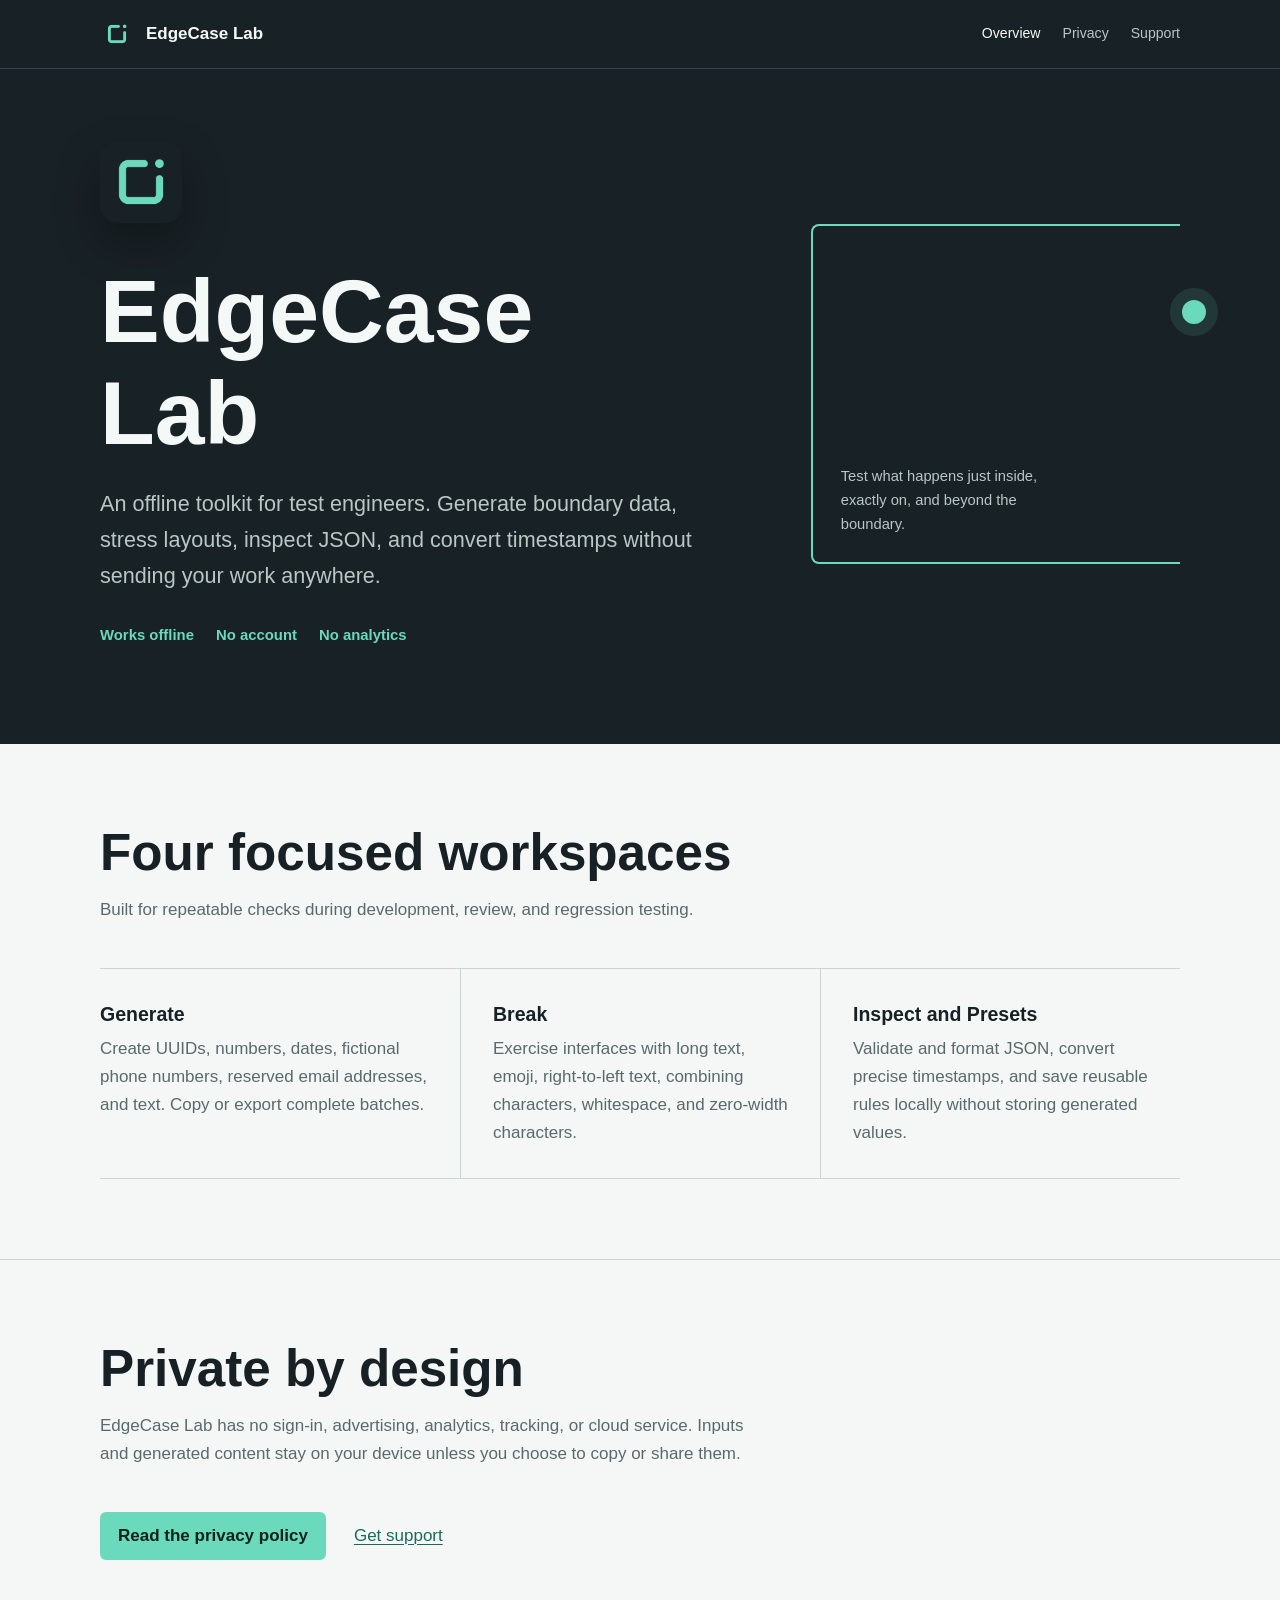
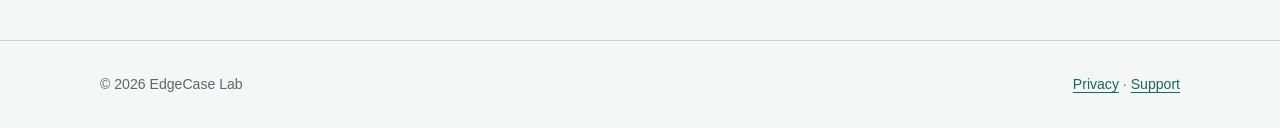
==== index.html @ 12c631db "Add EdgeCase Lab public site" ====
<!doctype html>
<html lang="en">
<head>
  <meta charset="utf-8">
  <meta name="viewport" content="width=device-width, initial-scale=1">
  <meta name="description" content="EdgeCase Lab is an offline QA toolkit for generating test data, breaking layouts, inspecting JSON, and converting timestamps on iPhone and iPad.">
  <meta name="theme-color" content="#182126">
  <title>EdgeCase Lab — Offline QA toolkit</title>
  <link rel="icon" href="assets/app-icon.png">
  <link rel="stylesheet" href="styles.css">
</head>
<body>
  <header class="site-header">
    <div class="header-inner">
      <a class="brand" href="./" aria-current="page"><img src="assets/app-icon.png" alt=""><span>EdgeCase Lab</span></a>
      <nav class="site-nav" aria-label="Primary navigation">
        <a href="./" aria-current="page">Overview</a>
        <a href="privacy/">Privacy</a>
        <a href="support/">Support</a>
      </nav>
    </div>
  </header>
  <main>
    <section class="hero">
      <div class="hero-inner">
        <div class="hero-copy">
          <img class="product-mark" src="assets/app-icon.png" alt="EdgeCase Lab app icon">
          <h1>EdgeCase Lab</h1>
          <p class="hero-lead">An offline toolkit for test engineers. Generate boundary data, stress layouts, inspect JSON, and convert timestamps without sending your work anywhere.</p>
          <ul class="quiet-proof" aria-label="Product qualities"><li>Works offline</li><li>No account</li><li>No analytics</li></ul>
        </div>
        <div class="boundary-figure" aria-hidden="true"><span class="boundary-dot"></span><span class="boundary-label">Test what happens just inside, exactly on, and beyond the boundary.</span></div>
      </div>
    </section>
    <section class="content-band" aria-labelledby="toolkit-heading">
      <div class="content-inner">
        <div class="section-heading"><h2 id="toolkit-heading">Four focused workspaces</h2><p>Built for repeatable checks during development, review, and regression testing.</p></div>
        <div class="feature-grid">
          <article class="feature"><h3>Generate</h3><p>Create UUIDs, numbers, dates, fictional phone numbers, reserved email addresses, and text. Copy or export complete batches.</p></article>
          <article class="feature"><h3>Break</h3><p>Exercise interfaces with long text, emoji, right-to-left text, combining characters, whitespace, and zero-width characters.</p></article>
          <article class="feature"><h3>Inspect and Presets</h3><p>Validate and format JSON, convert precise timestamps, and save reusable rules locally without storing generated values.</p></article>
        </div>
      </div>
    </section>
    <section class="content-band" aria-labelledby="privacy-heading">
      <div class="content-inner">
        <div class="section-heading"><h2 id="privacy-heading">Private by design</h2><p>EdgeCase Lab has no sign-in, advertising, analytics, tracking, or cloud service. Inputs and generated content stay on your device unless you choose to copy or share them.</p></div>
        <div class="link-row"><a class="primary-link" href="privacy/">Read the privacy policy</a><a href="support/">Get support</a></div>
      </div>
    </section>
  </main>
  <footer class="site-footer"><div class="footer-inner"><p>© 2026 EdgeCase Lab</p><p><a href="privacy/">Privacy</a> · <a href="support/">Support</a></p></div></footer>
</body>
</html>
---- styles.css ----
:root {
  color-scheme: light dark;
  --ink: #172125;
  --muted: #5a696d;
  --background: #f4f7f6;
  --surface: #ffffff;
  --line: #cbd4d1;
  --accent: #23836d;
  --accent-strong: #176b59;
  --hero: #182126;
  --hero-ink: #f4f8f7;
  --hero-muted: #b9c7c4;
  --hero-accent: #6bd9bc;
  --focus: #e6b94a;
  --max-width: 1080px;
}

* { box-sizing: border-box; }

html {
  background: var(--background);
  scroll-behavior: smooth;
}

body {
  min-width: 320px;
  margin: 0;
  color: var(--ink);
  background: var(--background);
  font-family: -apple-system, BlinkMacSystemFont, "Segoe UI", sans-serif;
  font-size: 17px;
  line-height: 1.65;
  letter-spacing: 0;
  text-rendering: optimizeLegibility;
}

a {
  color: var(--accent-strong);
  text-underline-offset: 0.18em;
  text-decoration-thickness: 0.08em;
}

a:hover { text-decoration-thickness: 0.13em; }

a:focus-visible,
button:focus-visible {
  outline: 3px solid var(--focus);
  outline-offset: 4px;
}

.site-header {
  background: var(--hero);
  color: var(--hero-ink);
  border-bottom: 1px solid #314047;
}

.header-inner {
  width: min(calc(100% - 40px), var(--max-width));
  min-height: 68px;
  margin: 0 auto;
  display: flex;
  align-items: center;
  justify-content: space-between;
  gap: 24px;
}

.brand {
  display: inline-flex;
  align-items: center;
  gap: 12px;
  color: inherit;
  font-weight: 720;
  text-decoration: none;
}

.brand img {
  width: 34px;
  height: 34px;
  border-radius: 8px;
}

.site-nav {
  display: flex;
  align-items: center;
  gap: 22px;
  font-size: 0.88rem;
}

.site-nav a {
  color: var(--hero-muted);
  text-decoration: none;
}

.site-nav a[aria-current="page"],
.site-nav a:hover { color: var(--hero-ink); }

.hero {
  min-height: min(640px, calc(100svh - 68px));
  display: grid;
  align-items: center;
  background: var(--hero);
  color: var(--hero-ink);
  overflow: hidden;
}

.hero-inner {
  width: min(calc(100% - 40px), var(--max-width));
  margin: 0 auto;
  padding: 72px 0 96px;
  display: grid;
  grid-template-columns: minmax(0, 1fr) minmax(280px, 0.62fr);
  align-items: center;
  gap: clamp(48px, 9vw, 120px);
}

.hero-copy { max-width: 680px; }

.product-mark {
  width: 82px;
  height: 82px;
  margin-bottom: 28px;
  border-radius: 18px;
  box-shadow: 0 20px 45px rgb(0 0 0 / 28%);
}

h1, h2, h3, p { margin-top: 0; }

h1, h2, h3 {
  line-height: 1.14;
  letter-spacing: 0;
}

h1 {
  max-width: 760px;
  margin-bottom: 22px;
  font-size: clamp(2.6rem, 7vw, 5.8rem);
  font-weight: 780;
}

.hero-lead {
  max-width: 620px;
  margin-bottom: 30px;
  color: var(--hero-muted);
  font-size: clamp(1.08rem, 2vw, 1.35rem);
}

.quiet-proof {
  display: flex;
  flex-wrap: wrap;
  gap: 10px 22px;
  margin: 0;
  padding: 0;
  color: var(--hero-accent);
  list-style: none;
  font-size: 0.93rem;
  font-weight: 650;
}

.boundary-figure {
  position: relative;
  min-height: 340px;
  border: 2px solid var(--hero-accent);
  border-right-color: transparent;
  border-radius: 8px 0 0 8px;
}

.boundary-figure::before,
.boundary-figure::after {
  position: absolute;
  right: -2px;
  width: 28%;
  height: 2px;
  background: var(--hero-accent);
  content: "";
}

.boundary-figure::before { top: -2px; }
.boundary-figure::after { bottom: -2px; }

.boundary-dot {
  position: absolute;
  top: 22%;
  right: -28px;
  width: 24px;
  height: 24px;
  border-radius: 50%;
  background: var(--hero-accent);
  box-shadow: 0 0 0 12px rgb(107 217 188 / 12%);
}

.boundary-label {
  position: absolute;
  left: 28px;
  bottom: 26px;
  max-width: 210px;
  color: var(--hero-muted);
  font-size: 0.92rem;
}

.content-band {
  padding: 80px 0;
  border-bottom: 1px solid var(--line);
}

.content-inner {
  width: min(calc(100% - 40px), var(--max-width));
  margin: 0 auto;
}

.section-heading {
  max-width: 670px;
  margin-bottom: 44px;
}

.section-heading h2 {
  margin-bottom: 14px;
  font-size: clamp(2rem, 4vw, 3.2rem);
}

.section-heading p,
.feature p { color: var(--muted); }

.feature-grid {
  display: grid;
  grid-template-columns: repeat(3, 1fr);
  gap: 0;
  border-top: 1px solid var(--line);
  border-bottom: 1px solid var(--line);
}

.feature {
  min-width: 0;
  padding: 34px 32px 30px 0;
}

.feature + .feature {
  padding-left: 32px;
  border-left: 1px solid var(--line);
}

.feature h3 {
  margin-bottom: 10px;
  font-size: 1.22rem;
}

.feature p { margin-bottom: 0; }

.link-row {
  display: flex;
  flex-wrap: wrap;
  gap: 12px 28px;
  align-items: center;
}

.primary-link {
  display: inline-flex;
  min-height: 48px;
  align-items: center;
  justify-content: center;
  padding: 10px 18px;
  border-radius: 6px;
  color: #09231c;
  background: var(--hero-accent);
  font-weight: 720;
  text-decoration: none;
}

.primary-link:hover {
  background: #87e6ce;
  text-decoration: none;
}

.document-main {
  min-height: calc(100svh - 68px);
  padding: 68px 0 96px;
}

.document {
  width: min(calc(100% - 40px), 760px);
  margin: 0 auto;
}

.document-header {
  margin-bottom: 54px;
  padding-bottom: 34px;
  border-bottom: 1px solid var(--line);
}

.document-header h1 {
  margin-bottom: 14px;
  color: var(--ink);
  font-size: clamp(2.4rem, 7vw, 4.6rem);
}

.document-meta { color: var(--muted); }
.document section { margin-bottom: 44px; }

.document h2 {
  margin-bottom: 14px;
  font-size: 1.45rem;
}

.document h3 {
  margin: 28px 0 8px;
  font-size: 1.08rem;
}

.document li + li { margin-top: 8px; }

.notice {
  margin-bottom: 44px;
  padding: 20px 22px;
  border-left: 4px solid var(--accent);
  background: color-mix(in srgb, var(--accent) 8%, var(--surface));
}

.notice p:last-child { margin-bottom: 0; }

.site-footer {
  padding: 32px 0;
  color: var(--muted);
  background: var(--background);
  font-size: 0.88rem;
}

.footer-inner {
  width: min(calc(100% - 40px), var(--max-width));
  margin: 0 auto;
  display: flex;
  justify-content: space-between;
  gap: 20px;
}

.footer-inner p { margin: 0; }

@media (max-width: 760px) {
  .header-inner {
    min-height: 62px;
    align-items: flex-start;
    flex-direction: column;
    gap: 10px;
    padding: 14px 0;
  }

  .site-nav {
    width: 100%;
    justify-content: space-between;
    gap: 12px;
  }

  .hero { min-height: auto; }

  .hero-inner {
    padding: 58px 0 72px;
    grid-template-columns: 1fr;
  }

  h1 { font-size: clamp(2.5rem, 15vw, 4.2rem); }

  .boundary-figure {
    width: calc(100% - 28px);
    min-height: 220px;
  }

  .feature-grid { grid-template-columns: 1fr; }

  .feature,
  .feature + .feature {
    padding: 26px 0;
    border-left: 0;
  }

  .feature + .feature { border-top: 1px solid var(--line); }
  .content-band { padding: 60px 0; }
  .document-main { padding-top: 52px; }

  .footer-inner {
    flex-direction: column;
    gap: 8px;
  }
}

@media (prefers-color-scheme: dark) {
  :root {
    --ink: #eef5f3;
    --muted: #acbbb7;
    --background: #101719;
    --surface: #182126;
    --line: #344247;
    --accent: #6bd9bc;
    --accent-strong: #7fe1c7;
  }
}

@media (prefers-reduced-motion: reduce) {
  html { scroll-behavior: auto; }
}
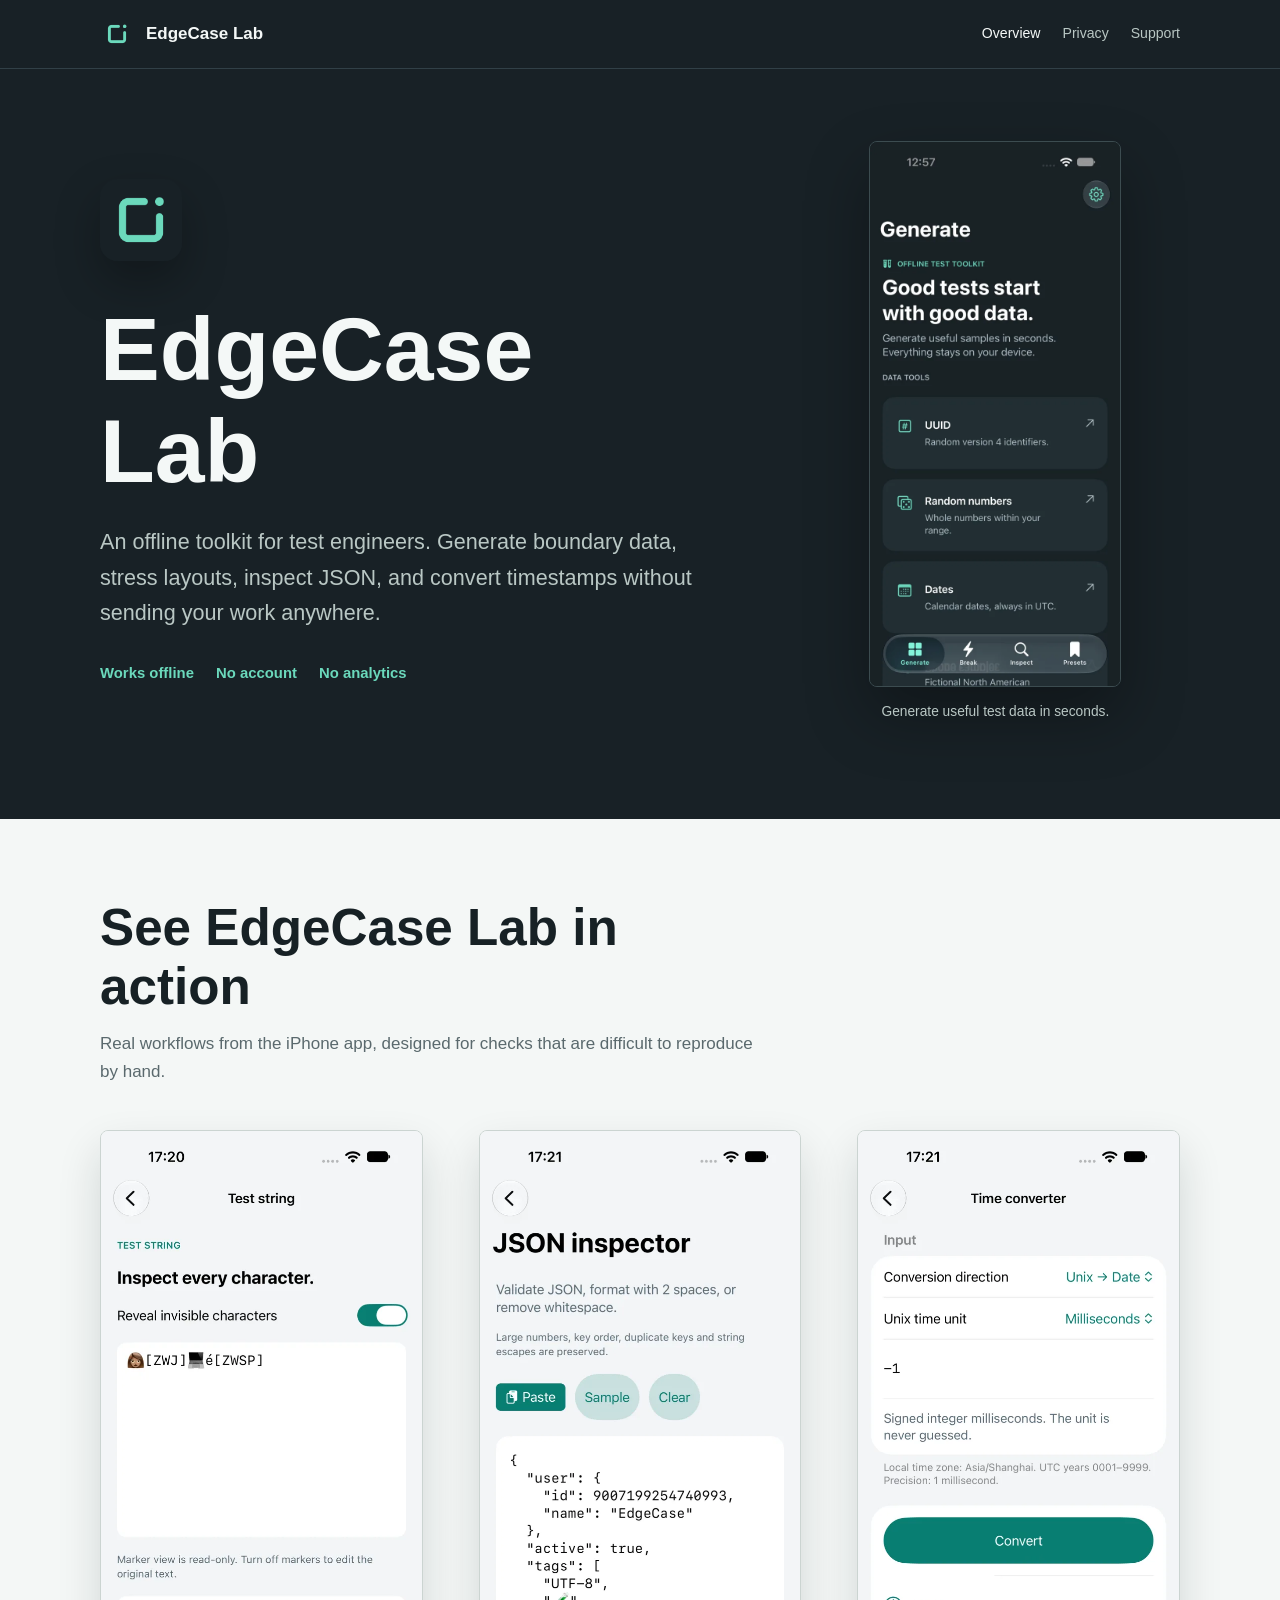
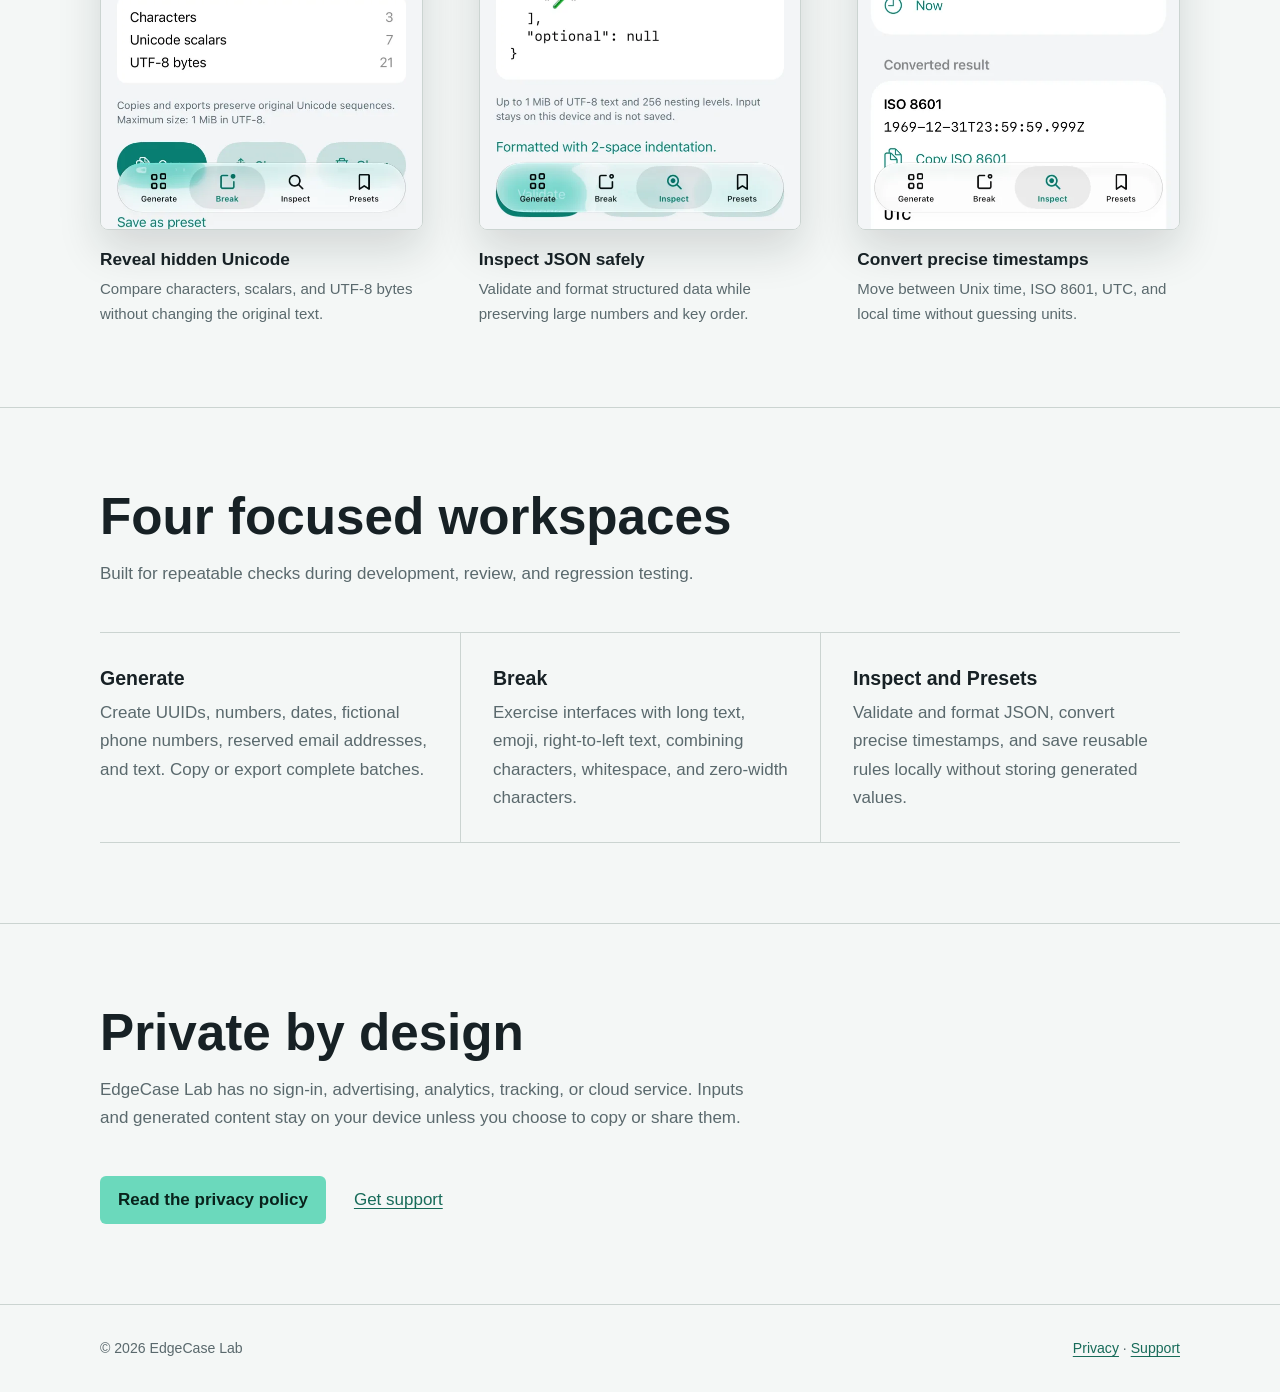
==== commit 9e55c688: "Show native app workflows on site" ====
--- a/index.html
+++ b/index.html
@@ -29,7 +29,29 @@
           <p class="hero-lead">An offline toolkit for test engineers. Generate boundary data, stress layouts, inspect JSON, and convert timestamps without sending your work anywhere.</p>
           <ul class="quiet-proof" aria-label="Product qualities"><li>Works offline</li><li>No account</li><li>No analytics</li></ul>
         </div>
-        <div class="boundary-figure" aria-hidden="true"><span class="boundary-dot"></span><span class="boundary-label">Test what happens just inside, exactly on, and beyond the boundary.</span></div>
+        <figure class="hero-device">
+          <img src="assets/screenshots/generate-home.webp" width="640" height="1392" alt="EdgeCase Lab Generate workspace showing offline test data tools" fetchpriority="high" decoding="async">
+          <figcaption>Generate useful test data in seconds.</figcaption>
+        </figure>
+      </div>
+    </section>
+    <section class="content-band showcase-band" aria-labelledby="showcase-heading">
+      <div class="content-inner">
+        <div class="section-heading"><h2 id="showcase-heading">See EdgeCase Lab in action</h2><p>Real workflows from the iPhone app, designed for checks that are difficult to reproduce by hand.</p></div>
+        <div class="showcase-rail">
+          <figure class="screenshot-item">
+            <img src="assets/screenshots/break-unicode.webp" width="640" height="1392" alt="Break workspace revealing zero-width and joined Unicode characters" loading="lazy" decoding="async">
+            <figcaption><strong>Reveal hidden Unicode</strong><span>Compare characters, scalars, and UTF-8 bytes without changing the original text.</span></figcaption>
+          </figure>
+          <figure class="screenshot-item">
+            <img src="assets/screenshots/inspect-json.webp" width="640" height="1392" alt="JSON Inspector formatting a document while preserving a large integer" loading="lazy" decoding="async">
+            <figcaption><strong>Inspect JSON safely</strong><span>Validate and format structured data while preserving large numbers and key order.</span></figcaption>
+          </figure>
+          <figure class="screenshot-item">
+            <img src="assets/screenshots/time-converter.webp" width="640" height="1392" alt="Time Converter converting a negative Unix millisecond value" loading="lazy" decoding="async">
+            <figcaption><strong>Convert precise timestamps</strong><span>Move between Unix time, ISO 8601, UTC, and local time without guessing units.</span></figcaption>
+          </figure>
+        </div>
       </div>
     </section>
     <section class="content-band" aria-labelledby="toolkit-heading">
--- a/styles.css
+++ b/styles.css
@@ -156,45 +156,26 @@
   font-weight: 650;
 }
 
-.boundary-figure {
-  position: relative;
-  min-height: 340px;
-  border: 2px solid var(--hero-accent);
-  border-right-color: transparent;
-  border-radius: 8px 0 0 8px;
-}
-
-.boundary-figure::before,
-.boundary-figure::after {
-  position: absolute;
-  right: -2px;
-  width: 28%;
-  height: 2px;
-  background: var(--hero-accent);
-  content: "";
-}
-
-.boundary-figure::before { top: -2px; }
-.boundary-figure::after { bottom: -2px; }
-
-.boundary-dot {
-  position: absolute;
-  top: 22%;
-  right: -28px;
-  width: 24px;
-  height: 24px;
-  border-radius: 50%;
-  background: var(--hero-accent);
-  box-shadow: 0 0 0 12px rgb(107 217 188 / 12%);
-}
-
-.boundary-label {
-  position: absolute;
-  left: 28px;
-  bottom: 26px;
-  max-width: 210px;
+.hero-device {
+  width: min(100%, 252px);
+  margin: 0 auto;
+}
+
+.hero-device img,
+.screenshot-item img {
+  display: block;
+  width: 100%;
+  height: auto;
+  border: 1px solid #3c4c50;
+  border-radius: 8px;
+  box-shadow: 0 28px 64px rgb(0 0 0 / 32%);
+}
+
+.hero-device figcaption {
+  margin-top: 14px;
   color: var(--hero-muted);
-  font-size: 0.92rem;
+  font-size: 0.86rem;
+  text-align: center;
 }
 
 .content-band {
@@ -219,6 +200,40 @@
 
 .section-heading p,
 .feature p { color: var(--muted); }
+
+.showcase-band { overflow: hidden; }
+
+.showcase-rail {
+  display: grid;
+  grid-template-columns: repeat(3, minmax(0, 1fr));
+  gap: clamp(24px, 5vw, 56px);
+}
+
+.screenshot-item {
+  min-width: 0;
+  margin: 0;
+}
+
+.screenshot-item img {
+  border-color: var(--line);
+  box-shadow: 0 20px 44px rgb(13 27 30 / 14%);
+}
+
+.screenshot-item figcaption {
+  display: grid;
+  gap: 7px;
+  margin-top: 18px;
+}
+
+.screenshot-item figcaption strong {
+  font-size: 1.08rem;
+  line-height: 1.3;
+}
+
+.screenshot-item figcaption span {
+  color: var(--muted);
+  font-size: 0.94rem;
+}
 
 .feature-grid {
   display: grid;
@@ -357,10 +372,32 @@
 
   h1 { font-size: clamp(2.5rem, 15vw, 4.2rem); }
 
-  .boundary-figure {
-    width: calc(100% - 28px);
-    min-height: 220px;
-  }
+  .hero-device {
+    width: min(68vw, 244px);
+    margin-top: 4px;
+  }
+
+  .showcase-band .content-inner { width: 100%; }
+
+  .showcase-band .section-heading {
+    width: calc(100% - 40px);
+    margin-right: auto;
+    margin-left: auto;
+  }
+
+  .showcase-rail {
+    grid-template-columns: none;
+    grid-auto-flow: column;
+    grid-auto-columns: minmax(250px, 78vw);
+    gap: 20px;
+    overflow-x: auto;
+    padding: 0 20px 18px;
+    scroll-padding-inline: 20px;
+    scroll-snap-type: x mandatory;
+    overscroll-behavior-inline: contain;
+  }
+
+  .screenshot-item { scroll-snap-align: start; }
 
   .feature-grid { grid-template-columns: 1fr; }
 
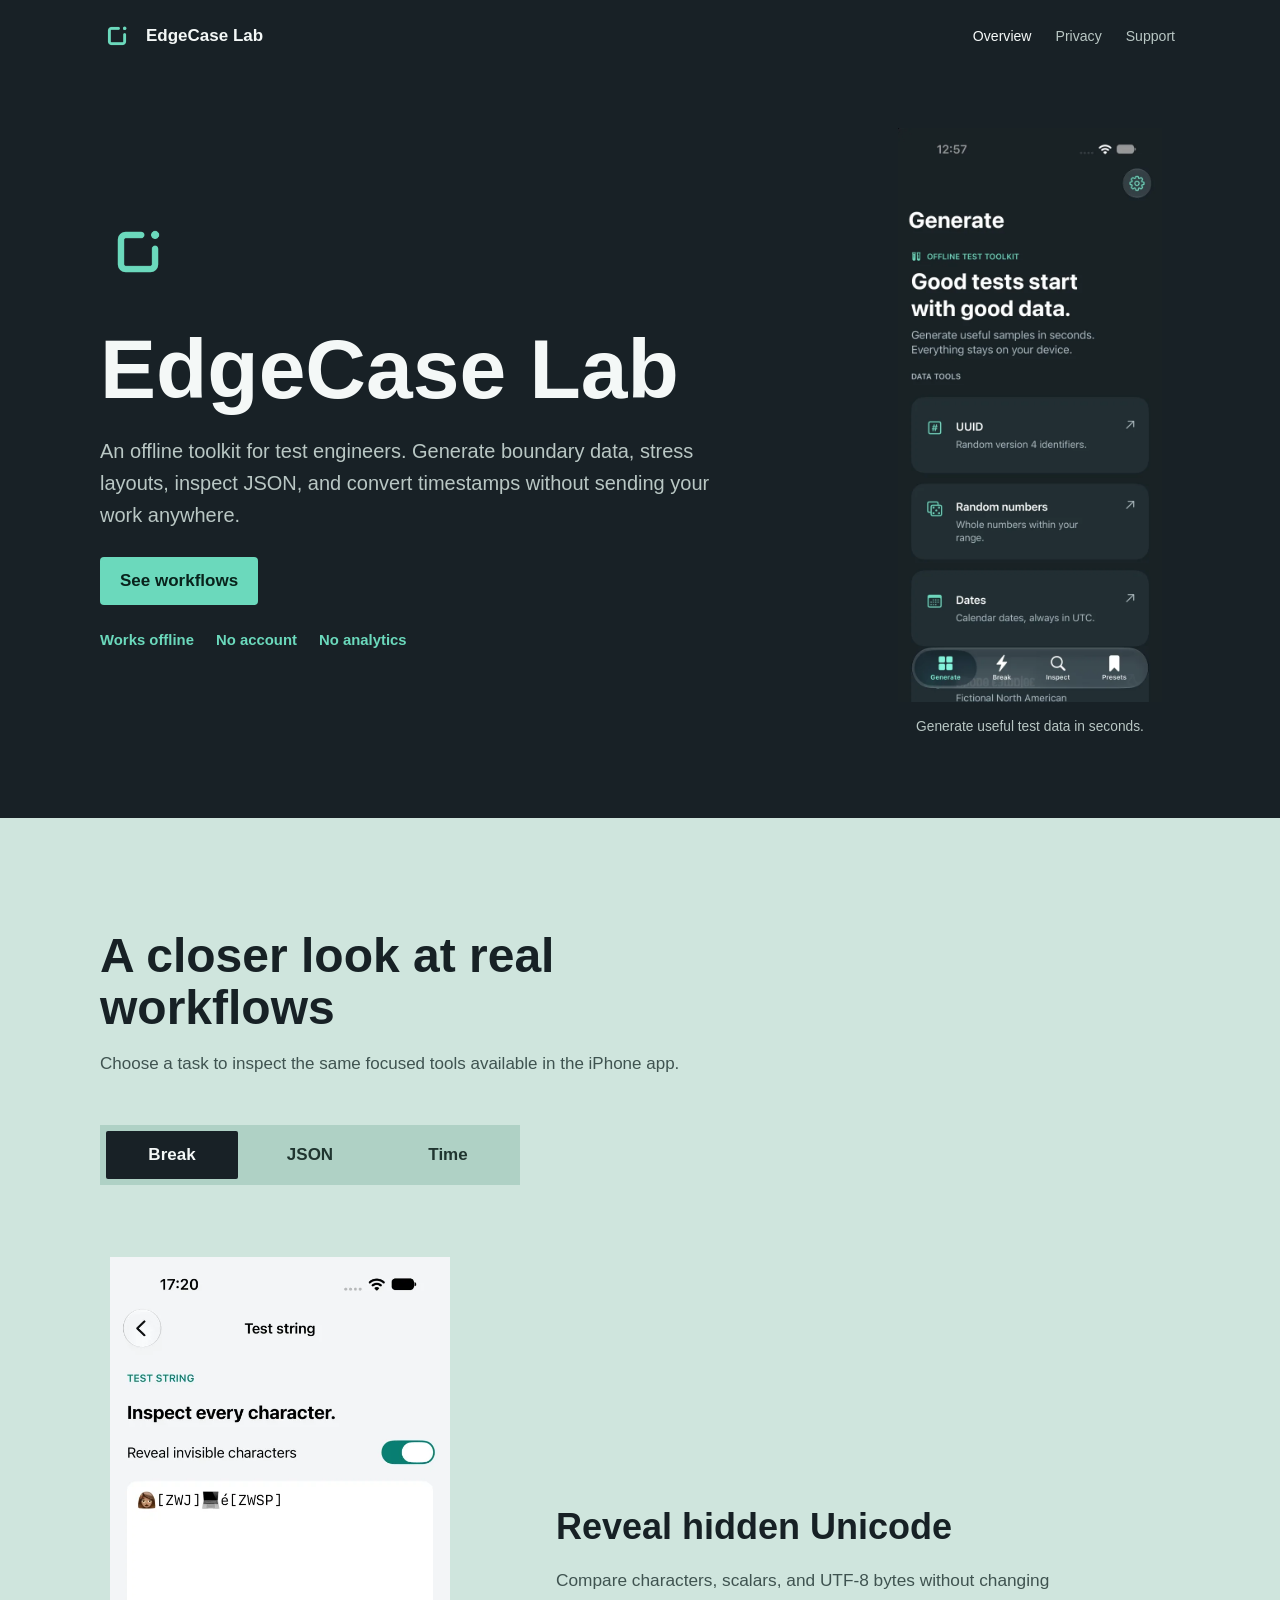
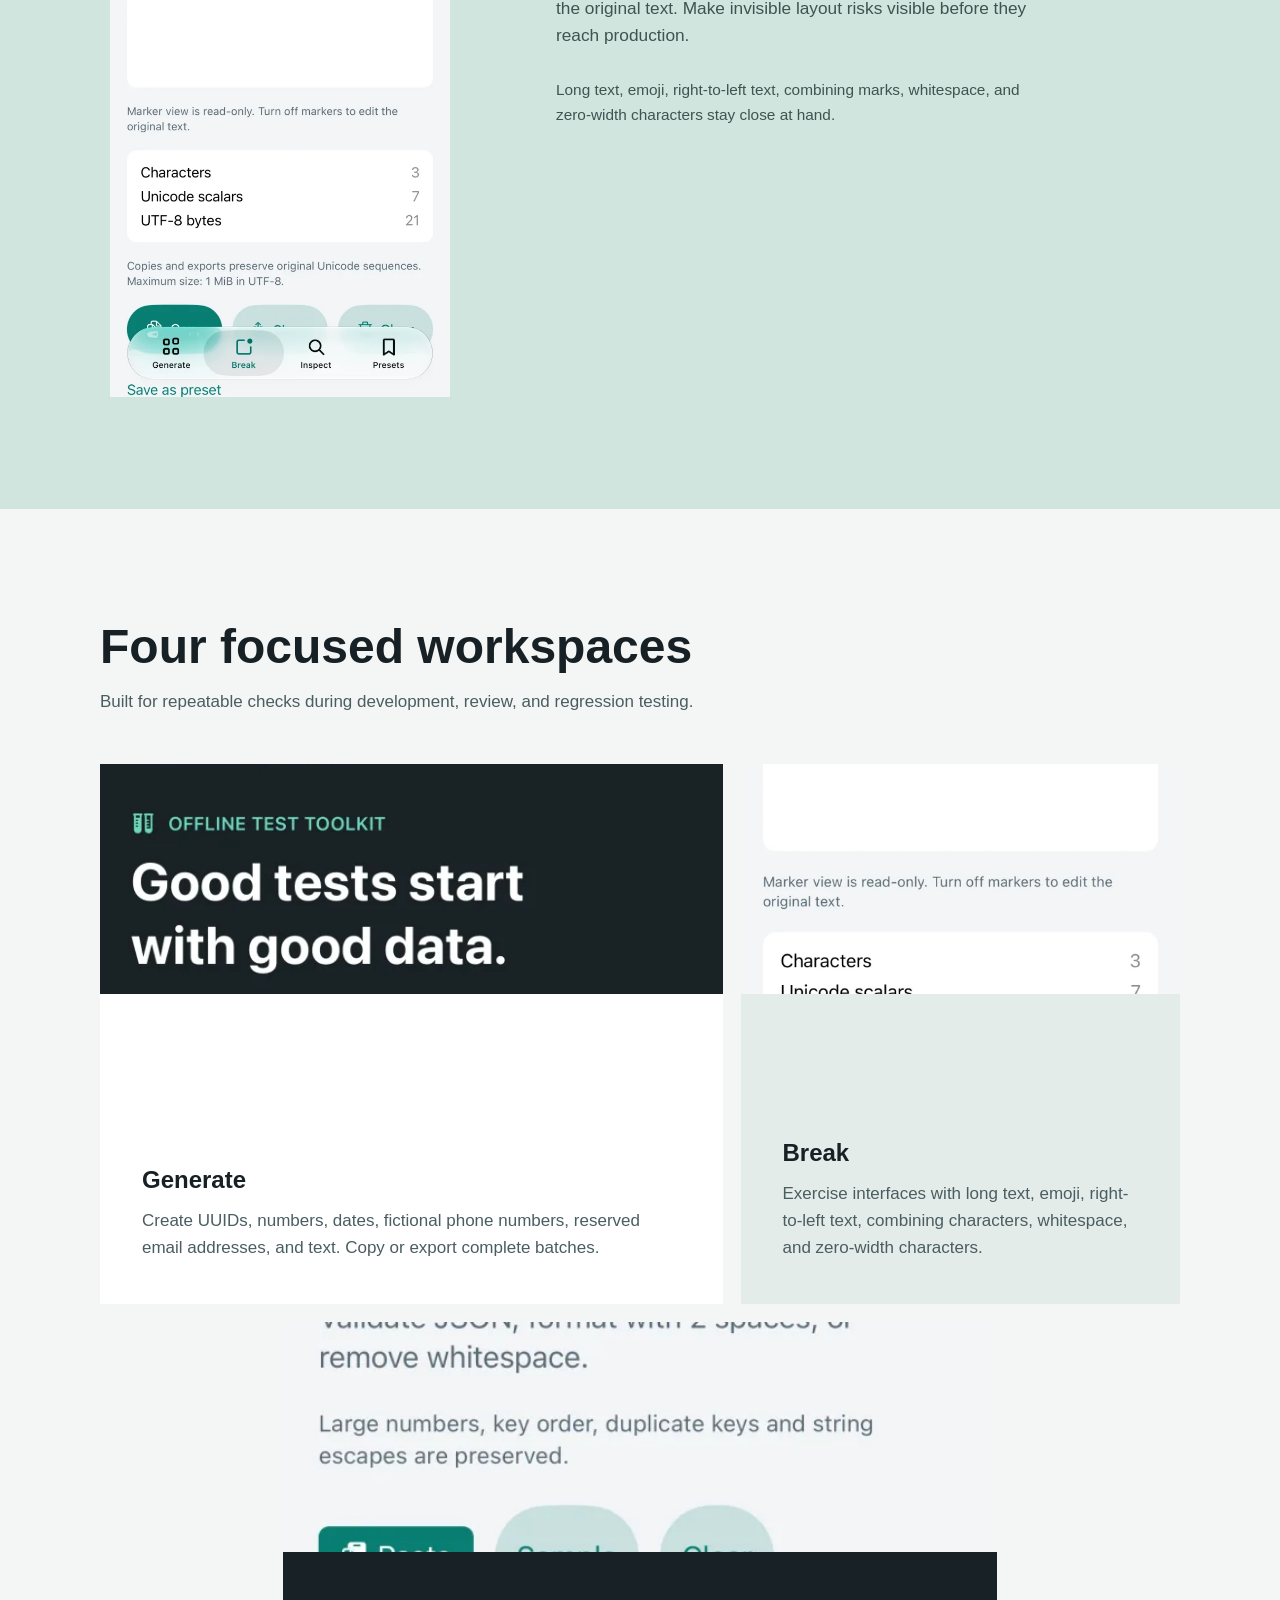
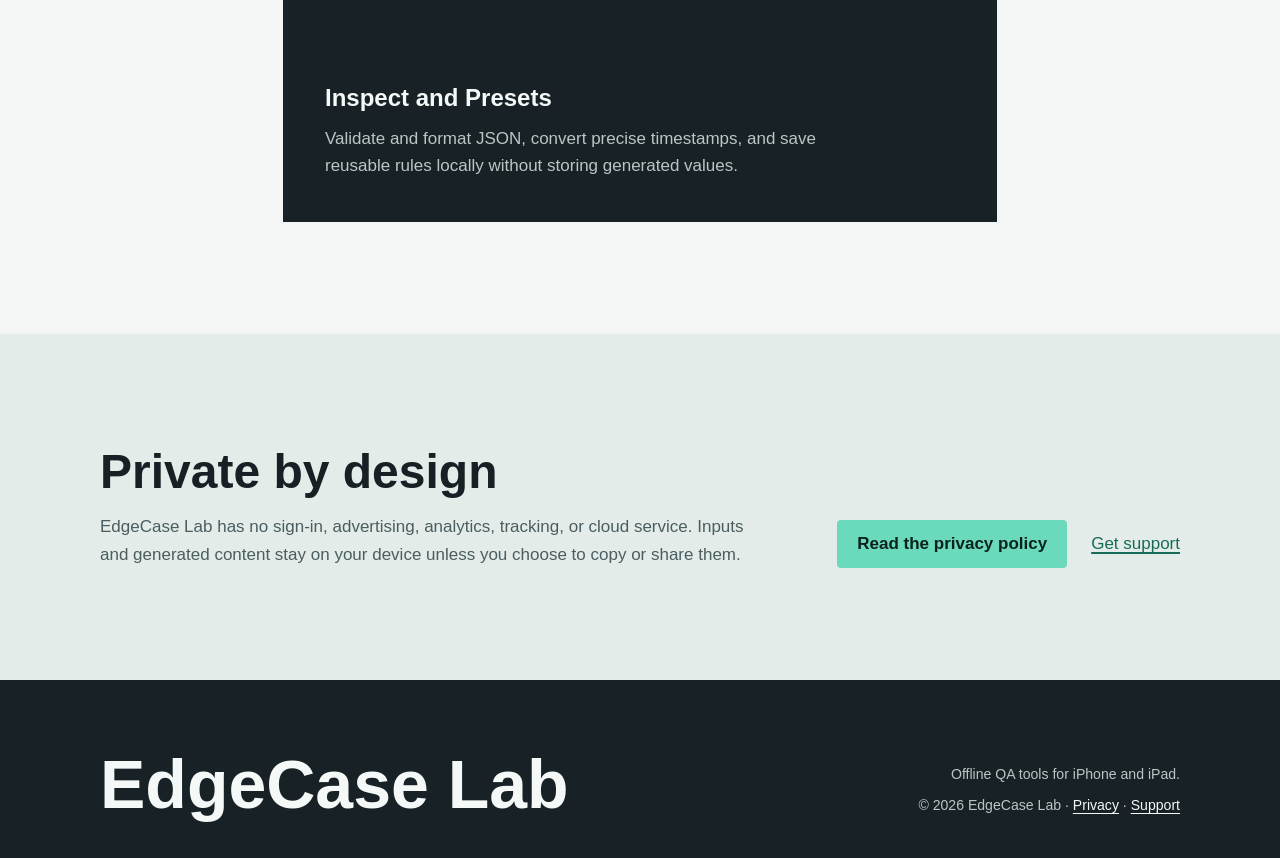
==== commit a3e728dd: "Improve website workflow experience" ====
--- a/index.html
+++ b/index.html
@@ -8,8 +8,10 @@
   <title>EdgeCase Lab — Offline QA toolkit</title>
   <link rel="icon" href="assets/app-icon.png">
   <link rel="stylesheet" href="styles.css">
+  <script src="site.js" defer></script>
 </head>
 <body>
+  <a class="skip-link" href="#main-content">Skip to content</a>
   <header class="site-header">
     <div class="header-inner">
       <a class="brand" href="./" aria-current="page"><img src="assets/app-icon.png" alt=""><span>EdgeCase Lab</span></a>
@@ -20,57 +22,63 @@
       </nav>
     </div>
   </header>
-  <main>
+  <main id="main-content">
     <section class="hero">
       <div class="hero-inner">
         <div class="hero-copy">
-          <img class="product-mark" src="assets/app-icon.png" alt="EdgeCase Lab app icon">
-          <h1>EdgeCase Lab</h1>
-          <p class="hero-lead">An offline toolkit for test engineers. Generate boundary data, stress layouts, inspect JSON, and convert timestamps without sending your work anywhere.</p>
-          <ul class="quiet-proof" aria-label="Product qualities"><li>Works offline</li><li>No account</li><li>No analytics</li></ul>
+          <img class="product-mark" src="assets/app-icon.png" alt="EdgeCase Lab app icon" data-reveal>
+          <h1 data-reveal>EdgeCase Lab</h1>
+          <p class="hero-lead" data-reveal>An offline toolkit for test engineers. Generate boundary data, stress layouts, inspect JSON, and convert timestamps without sending your work anywhere.</p>
+          <a class="primary-link hero-action" href="#workflows" data-reveal>See workflows</a>
+          <ul class="quiet-proof" aria-label="Product qualities" data-reveal><li>Works offline</li><li>No account</li><li>No analytics</li></ul>
         </div>
-        <figure class="hero-device">
+        <figure class="hero-device" data-reveal>
           <img src="assets/screenshots/generate-home.webp" width="640" height="1392" alt="EdgeCase Lab Generate workspace showing offline test data tools" fetchpriority="high" decoding="async">
           <figcaption>Generate useful test data in seconds.</figcaption>
         </figure>
       </div>
     </section>
-    <section class="content-band showcase-band" aria-labelledby="showcase-heading">
+    <section class="content-band workflow-band" id="workflows" aria-labelledby="workflow-heading">
       <div class="content-inner">
-        <div class="section-heading"><h2 id="showcase-heading">See EdgeCase Lab in action</h2><p>Real workflows from the iPhone app, designed for checks that are difficult to reproduce by hand.</p></div>
-        <div class="showcase-rail">
-          <figure class="screenshot-item">
-            <img src="assets/screenshots/break-unicode.webp" width="640" height="1392" alt="Break workspace revealing zero-width and joined Unicode characters" loading="lazy" decoding="async">
-            <figcaption><strong>Reveal hidden Unicode</strong><span>Compare characters, scalars, and UTF-8 bytes without changing the original text.</span></figcaption>
-          </figure>
-          <figure class="screenshot-item">
-            <img src="assets/screenshots/inspect-json.webp" width="640" height="1392" alt="JSON Inspector formatting a document while preserving a large integer" loading="lazy" decoding="async">
-            <figcaption><strong>Inspect JSON safely</strong><span>Validate and format structured data while preserving large numbers and key order.</span></figcaption>
-          </figure>
-          <figure class="screenshot-item">
-            <img src="assets/screenshots/time-converter.webp" width="640" height="1392" alt="Time Converter converting a negative Unix millisecond value" loading="lazy" decoding="async">
-            <figcaption><strong>Convert precise timestamps</strong><span>Move between Unix time, ISO 8601, UTC, and local time without guessing units.</span></figcaption>
-          </figure>
+        <div class="section-heading" data-reveal><h2 id="workflow-heading">A closer look at real workflows</h2><p>Choose a task to inspect the same focused tools available in the iPhone app.</p></div>
+        <div class="workflow-tabs" role="tablist" aria-label="Workflows" data-reveal>
+          <button id="workflow-tab-break" role="tab" type="button" aria-selected="true" aria-controls="workflow-panel-break">Break</button>
+          <button id="workflow-tab-json" role="tab" type="button" aria-selected="false" aria-controls="workflow-panel-json">JSON</button>
+          <button id="workflow-tab-time" role="tab" type="button" aria-selected="false" aria-controls="workflow-panel-time">Time</button>
+        </div>
+        <div class="workflow-panels">
+          <article class="workflow-panel" id="workflow-panel-break" role="tabpanel" aria-labelledby="workflow-tab-break" tabindex="0" data-reveal>
+            <figure><img src="assets/screenshots/break-unicode.webp" width="640" height="1392" alt="Break workspace revealing zero-width and joined Unicode characters" loading="lazy" decoding="async"></figure>
+            <div class="workflow-copy"><h3>Reveal hidden Unicode</h3><p>Compare characters, scalars, and UTF-8 bytes without changing the original text. Make invisible layout risks visible before they reach production.</p><p class="workflow-detail">Long text, emoji, right-to-left text, combining marks, whitespace, and zero-width characters stay close at hand.</p></div>
+          </article>
+          <article class="workflow-panel" id="workflow-panel-json" role="tabpanel" aria-labelledby="workflow-tab-json" tabindex="0" data-reveal>
+            <figure><img src="assets/screenshots/inspect-json.webp" width="640" height="1392" alt="JSON Inspector formatting a document while preserving a large integer" loading="lazy" decoding="async"></figure>
+            <div class="workflow-copy"><h3>Inspect JSON safely</h3><p>Validate and format structured data while preserving large numbers and key order. Catch malformed payloads without sending them to a remote service.</p><p class="workflow-detail">Readable diagnostics and local processing make production-shaped examples safer to examine.</p></div>
+          </article>
+          <article class="workflow-panel" id="workflow-panel-time" role="tabpanel" aria-labelledby="workflow-tab-time" tabindex="0" data-reveal>
+            <figure><img src="assets/screenshots/time-converter.webp" width="640" height="1392" alt="Time Converter converting a negative Unix millisecond value" loading="lazy" decoding="async"></figure>
+            <div class="workflow-copy"><h3>Convert precise timestamps</h3><p>Move between Unix time, ISO 8601, UTC, and local time without guessing units. Negative and millisecond values remain explicit.</p><p class="workflow-detail">Useful conversions stay visible together so boundary dates are easier to verify.</p></div>
+          </article>
         </div>
       </div>
     </section>
-    <section class="content-band" aria-labelledby="toolkit-heading">
+    <section class="content-band toolkit-band" aria-labelledby="toolkit-heading">
       <div class="content-inner">
-        <div class="section-heading"><h2 id="toolkit-heading">Four focused workspaces</h2><p>Built for repeatable checks during development, review, and regression testing.</p></div>
+        <div class="section-heading" data-reveal><h2 id="toolkit-heading">Four focused workspaces</h2><p>Built for repeatable checks during development, review, and regression testing.</p></div>
         <div class="feature-grid">
-          <article class="feature"><h3>Generate</h3><p>Create UUIDs, numbers, dates, fictional phone numbers, reserved email addresses, and text. Copy or export complete batches.</p></article>
-          <article class="feature"><h3>Break</h3><p>Exercise interfaces with long text, emoji, right-to-left text, combining characters, whitespace, and zero-width characters.</p></article>
-          <article class="feature"><h3>Inspect and Presets</h3><p>Validate and format JSON, convert precise timestamps, and save reusable rules locally without storing generated values.</p></article>
+          <article class="feature feature-generate"><figure data-ui data-reveal><img src="assets/screenshots/generate-home.webp" width="640" height="1392" alt="Generate workspace with local test data tools" loading="lazy" decoding="async"></figure><div class="feature-copy" data-reveal><h3>Generate</h3><p>Create UUIDs, numbers, dates, fictional phone numbers, reserved email addresses, and text. Copy or export complete batches.</p></div></article>
+          <article class="feature feature-break"><figure data-ui data-reveal><img src="assets/screenshots/break-unicode.webp" width="640" height="1392" alt="Break workspace with Unicode inspection tools" loading="lazy" decoding="async"></figure><div class="feature-copy" data-reveal><h3>Break</h3><p>Exercise interfaces with long text, emoji, right-to-left text, combining characters, whitespace, and zero-width characters.</p></div></article>
+          <article class="feature feature-inspect"><figure data-ui data-reveal><img src="assets/screenshots/inspect-json.webp" width="640" height="1392" alt="Inspect workspace formatting a JSON document" loading="lazy" decoding="async"></figure><div class="feature-copy" data-reveal><h3>Inspect and Presets</h3><p>Validate and format JSON, convert precise timestamps, and save reusable rules locally without storing generated values.</p></div></article>
         </div>
       </div>
     </section>
-    <section class="content-band" aria-labelledby="privacy-heading">
+    <section class="content-band privacy-band" aria-labelledby="privacy-heading">
       <div class="content-inner">
-        <div class="section-heading"><h2 id="privacy-heading">Private by design</h2><p>EdgeCase Lab has no sign-in, advertising, analytics, tracking, or cloud service. Inputs and generated content stay on your device unless you choose to copy or share them.</p></div>
-        <div class="link-row"><a class="primary-link" href="privacy/">Read the privacy policy</a><a href="support/">Get support</a></div>
+        <div class="privacy-statement" data-reveal><h2 id="privacy-heading">Private by design</h2><p>EdgeCase Lab has no sign-in, advertising, analytics, tracking, or cloud service. Inputs and generated content stay on your device unless you choose to copy or share them.</p></div>
+        <div class="link-row" data-reveal><a class="primary-link" href="privacy/">Read the privacy policy</a><a href="support/">Get support</a></div>
       </div>
     </section>
   </main>
-  <footer class="site-footer"><div class="footer-inner"><p>© 2026 EdgeCase Lab</p><p><a href="privacy/">Privacy</a> · <a href="support/">Support</a></p></div></footer>
+  <footer class="site-footer"><div class="footer-inner"><p class="footer-brand">EdgeCase Lab</p><div class="footer-meta"><p>Offline QA tools for iPhone and iPad.</p><p>© 2026 EdgeCase Lab · <a href="privacy/">Privacy</a> · <a href="support/">Support</a></p></div></div></footer>
 </body>
 </html>
--- a/styles.css
+++ b/styles.css
@@ -1,10 +1,11 @@
 :root {
   color-scheme: light dark;
   --ink: #172125;
-  --muted: #5a696d;
-  --background: #f4f7f6;
+  --muted: #4b5d61;
+  --background: #f3f6f4;
   --surface: #ffffff;
-  --line: #cbd4d1;
+  --workflow: #cfe5dd;
+  --section-alt: #e3ece8;
   --accent: #23836d;
   --accent-strong: #176b59;
   --hero: #182126;
@@ -29,18 +30,18 @@
   background: var(--background);
   font-family: -apple-system, BlinkMacSystemFont, "Segoe UI", sans-serif;
   font-size: 17px;
-  line-height: 1.65;
+  line-height: 1.6;
   letter-spacing: 0;
   text-rendering: optimizeLegibility;
 }
 
 a {
   color: var(--accent-strong);
-  text-underline-offset: 0.18em;
-  text-decoration-thickness: 0.08em;
-}
-
-a:hover { text-decoration-thickness: 0.13em; }
+  text-underline-offset: 0.2em;
+  text-decoration-thickness: 0.09em;
+}
+
+a:hover { text-decoration-thickness: 0.14em; }
 
 a:focus-visible,
 button:focus-visible {
@@ -48,15 +49,46 @@
   outline-offset: 4px;
 }
 
+button { font: inherit; }
+img { max-width: 100%; }
+
+h1,
+h2,
+h3,
+p { margin-top: 0; }
+
+h1,
+h2,
+h3 {
+  line-height: 1.08;
+  letter-spacing: 0;
+}
+
+.skip-link {
+  position: fixed;
+  z-index: 20;
+  top: 12px;
+  left: 20px;
+  min-height: 44px;
+  padding: 9px 16px;
+  color: #09231c;
+  background: var(--hero-accent);
+  font-weight: 720;
+  text-decoration: none;
+  transform: translateY(-160%);
+  transition: transform 180ms ease;
+}
+
+.skip-link:focus { transform: translateY(0); }
+
 .site-header {
+  color: var(--hero-ink);
   background: var(--hero);
-  color: var(--hero-ink);
-  border-bottom: 1px solid #314047;
 }
 
 .header-inner {
   width: min(calc(100% - 40px), var(--max-width));
-  min-height: 68px;
+  min-height: 72px;
   margin: 0 auto;
   display: flex;
   align-items: center;
@@ -66,6 +98,7 @@
 
 .brand {
   display: inline-flex;
+  min-height: 44px;
   align-items: center;
   gap: 12px;
   color: inherit;
@@ -82,72 +115,94 @@
 .site-nav {
   display: flex;
   align-items: center;
-  gap: 22px;
+  gap: 14px;
   font-size: 0.88rem;
 }
 
 .site-nav a {
+  display: inline-flex;
+  min-height: 44px;
+  align-items: center;
+  padding: 0 5px;
   color: var(--hero-muted);
   text-decoration: none;
+  transition: color 180ms ease, transform 180ms ease;
 }
 
 .site-nav a[aria-current="page"],
 .site-nav a:hover { color: var(--hero-ink); }
 
+.site-nav a:hover { transform: translateY(-2px); }
+
 .hero {
-  min-height: min(640px, calc(100svh - 68px));
+  min-height: min(680px, calc(100svh - 72px));
   display: grid;
   align-items: center;
+  color: var(--hero-ink);
   background: var(--hero);
-  color: var(--hero-ink);
   overflow: hidden;
 }
 
 .hero-inner {
   width: min(calc(100% - 40px), var(--max-width));
   margin: 0 auto;
-  padding: 72px 0 96px;
+  padding: 56px 0 80px;
   display: grid;
-  grid-template-columns: minmax(0, 1fr) minmax(280px, 0.62fr);
-  align-items: center;
-  gap: clamp(48px, 9vw, 120px);
+  grid-template-columns: minmax(0, 1fr) 300px;
+  align-items: center;
+  gap: 96px;
 }
 
 .hero-copy { max-width: 680px; }
 
 .product-mark {
-  width: 82px;
-  height: 82px;
-  margin-bottom: 28px;
-  border-radius: 18px;
-  box-shadow: 0 20px 45px rgb(0 0 0 / 28%);
-}
-
-h1, h2, h3, p { margin-top: 0; }
-
-h1, h2, h3 {
-  line-height: 1.14;
-  letter-spacing: 0;
+  width: 76px;
+  height: 76px;
+  margin-bottom: 26px;
+  border-radius: 17px;
 }
 
 h1 {
   max-width: 760px;
-  margin-bottom: 22px;
-  font-size: clamp(2.6rem, 7vw, 5.8rem);
+  margin-bottom: 20px;
+  font-size: 5.25rem;
   font-weight: 780;
 }
 
 .hero-lead {
-  max-width: 620px;
-  margin-bottom: 30px;
+  max-width: 610px;
+  margin-bottom: 26px;
   color: var(--hero-muted);
-  font-size: clamp(1.08rem, 2vw, 1.35rem);
-}
+  font-size: 1.25rem;
+}
+
+.primary-link {
+  display: inline-flex;
+  min-height: 48px;
+  align-items: center;
+  justify-content: center;
+  padding: 10px 20px;
+  border-radius: 4px;
+  color: #09231c;
+  background: var(--hero-accent);
+  font-weight: 720;
+  text-decoration: none;
+  transition: background-color 180ms ease, transform 180ms ease;
+}
+
+.primary-link:hover {
+  background: #87e6ce;
+  text-decoration: none;
+  transform: translateY(-2px);
+}
+
+.primary-link:active { transform: translateY(1px); }
+.hero-action { margin-bottom: 24px; }
 
 .quiet-proof {
   display: flex;
   flex-wrap: wrap;
-  gap: 10px 22px;
+  gap: 8px 22px;
   margin: 0;
   padding: 0;
   color: var(--hero-accent);
@@ -157,18 +212,15 @@
 }
 
 .hero-device {
-  width: min(100%, 252px);
+  width: 264px;
   margin: 0 auto;
 }
 
 .hero-device img,
-.screenshot-item img {
+.workflow-panel img {
   display: block;
   width: 100%;
   height: auto;
-  border: 1px solid #3c4c50;
-  border-radius: 8px;
-  box-shadow: 0 28px 64px rgb(0 0 0 / 32%);
 }
 
 .hero-device figcaption {
@@ -178,10 +230,7 @@
   text-align: center;
 }
 
-.content-band {
-  padding: 80px 0;
-  border-bottom: 1px solid var(--line);
-}
+.content-band { padding: 112px 0; }
 
 .content-inner {
   width: min(calc(100% - 40px), var(--max-width));
@@ -189,246 +238,418 @@
 }
 
 .section-heading {
-  max-width: 670px;
-  margin-bottom: 44px;
-}
-
-.section-heading h2 {
-  margin-bottom: 14px;
-  font-size: clamp(2rem, 4vw, 3.2rem);
+  max-width: 640px;
+  margin-bottom: 48px;
+}
+
+.section-heading h2,
+.privacy-statement h2 {
+  margin-bottom: 16px;
+  font-size: 3rem;
 }
 
 .section-heading p,
-.feature p { color: var(--muted); }
-
-.showcase-band { overflow: hidden; }
-
-.showcase-rail {
+.feature p,
+.workflow-copy p,
+.privacy-statement p { color: var(--muted); }
+
+.workflow-band {
+  color: #172125;
+  background: var(--workflow);
+  scroll-margin-top: 24px;
+}
+
+.workflow-band .section-heading p,
+.workflow-band .workflow-copy p { color: #3f5350; }
+
+.workflow-tabs {
+  display: none;
+  width: min(100%, 420px);
+  grid-template-columns: repeat(3, 1fr);
+  gap: 6px;
+  padding: 6px;
+  background: #afd1c5;
+}
+
+.js .workflow-tabs { display: grid; }
+
+.workflow-tabs button {
+  min-height: 48px;
+  padding: 8px 16px;
+  border: 0;
+  border-radius: 2px;
+  color: #203530;
+  background: transparent;
+  cursor: pointer;
+  font-weight: 700;
+  transition: color 180ms ease, background-color 180ms ease, transform 180ms ease;
+}
+
+.workflow-tabs button:hover { transform: translateY(-2px); }
+
+.workflow-tabs button[aria-selected="true"] {
+  color: var(--hero-ink);
+  background: var(--hero);
+}
+
+.workflow-tabs button:active { transform: translateY(1px); }
+
+.workflow-panel {
+  margin-top: 72px;
   display: grid;
-  grid-template-columns: repeat(3, minmax(0, 1fr));
-  gap: clamp(24px, 5vw, 56px);
-}
-
-.screenshot-item {
-  min-width: 0;
-  margin: 0;
-}
-
-.screenshot-item img {
-  border-color: var(--line);
-  box-shadow: 0 20px 44px rgb(13 27 30 / 14%);
-}
-
-.screenshot-item figcaption {
-  display: grid;
-  gap: 7px;
-  margin-top: 18px;
-}
-
-.screenshot-item figcaption strong {
-  font-size: 1.08rem;
-  line-height: 1.3;
-}
-
-.screenshot-item figcaption span {
-  color: var(--muted);
-  font-size: 0.94rem;
-}
+  grid-template-columns: minmax(260px, 360px) minmax(0, 1fr);
+  align-items: center;
+  gap: 96px;
+}
+
+.workflow-panel + .workflow-panel { margin-top: 112px; }
+.js .workflow-panel[hidden] { display: none; }
+.js .workflow-panel.is-active { animation: panel-in 420ms ease both; }
+
+.workflow-panel figure {
+  width: min(100%, 340px);
+  margin: 0 auto;
+}
+
+.workflow-copy {
+  max-width: 500px;
+  padding-bottom: 18px;
+}
+
+.workflow-copy h3 {
+  margin-bottom: 20px;
+  font-size: 2.25rem;
+}
+
+.workflow-copy p { font-size: 1.08rem; }
+
+.workflow-copy .workflow-detail {
+  margin: 28px 0 0;
+  font-size: 0.96rem;
+}
+
+.toolkit-band { background: var(--background); }
 
 .feature-grid {
   display: grid;
-  grid-template-columns: repeat(3, 1fr);
-  gap: 0;
-  border-top: 1px solid var(--line);
-  border-bottom: 1px solid var(--line);
+  grid-template-columns: repeat(12, 1fr);
+  gap: 18px;
 }
 
 .feature {
   min-width: 0;
-  padding: 34px 32px 30px 0;
-}
-
-.feature + .feature {
-  padding-left: 32px;
-  border-left: 1px solid var(--line);
+  min-height: 480px;
+  display: flex;
+  flex-direction: column;
+  background: var(--surface);
+  overflow: hidden;
+}
+
+.feature-generate { grid-column: 1 / span 7; }
+
+.feature-break {
+  grid-column: 8 / span 5;
+  min-height: 540px;
+  background: var(--section-alt);
+}
+
+.feature-inspect {
+  grid-column: 3 / span 8;
+  min-height: 500px;
+  background: var(--hero);
+}
+
+.feature figure {
+  width: 100%;
+  height: 230px;
+  margin: 0;
+  background: var(--hero);
+  overflow: hidden;
+}
+
+.feature figure img {
+  display: block;
+  width: 100%;
+  height: auto;
+  transform: translateY(-18%);
+}
+
+.feature-break figure img { transform: translateY(-49%); }
+.feature-inspect figure img { transform: translateY(-23%); }
+
+.feature-copy {
+  margin-top: auto;
+  padding: 38px 42px 42px;
 }
 
 .feature h3 {
-  margin-bottom: 10px;
-  font-size: 1.22rem;
-}
-
-.feature p { margin-bottom: 0; }
+  margin-bottom: 14px;
+  font-size: 1.5rem;
+}
+
+.feature p {
+  max-width: 54ch;
+  margin-bottom: 0;
+}
+
+.feature-inspect h3 { color: var(--hero-ink); }
+.feature-inspect p { color: var(--hero-muted); }
+
+.privacy-band { background: var(--section-alt); }
+
+.privacy-band .content-inner {
+  display: grid;
+  grid-template-columns: minmax(0, 1fr) auto;
+  align-items: end;
+  gap: 72px;
+}
+
+.privacy-statement { max-width: 700px; }
+.privacy-statement p { margin-bottom: 0; }
 
 .link-row {
   display: flex;
   flex-wrap: wrap;
-  gap: 12px 28px;
-  align-items: center;
-}
-
-.primary-link {
+  gap: 12px 24px;
+  align-items: center;
+}
+
+.link-row > a:not(.primary-link) {
   display: inline-flex;
-  min-height: 48px;
-  align-items: center;
-  justify-content: center;
-  padding: 10px 18px;
-  border-radius: 6px;
-  color: #09231c;
-  background: var(--hero-accent);
-  font-weight: 720;
-  text-decoration: none;
-}
-
-.primary-link:hover {
-  background: #87e6ce;
-  text-decoration: none;
+  min-height: 44px;
+  align-items: center;
 }
 
 .document-main {
-  min-height: calc(100svh - 68px);
-  padding: 68px 0 96px;
+  min-height: calc(100svh - 72px);
+  padding: 80px 0 112px;
+  background: var(--background);
 }
 
 .document {
-  width: min(calc(100% - 40px), 760px);
+  width: min(calc(100% - 40px), 60ch);
   margin: 0 auto;
 }
 
-.document-header {
-  margin-bottom: 54px;
-  padding-bottom: 34px;
-  border-bottom: 1px solid var(--line);
-}
+.document-header { margin-bottom: 54px; }
 
 .document-header h1 {
   margin-bottom: 14px;
   color: var(--ink);
-  font-size: clamp(2.4rem, 7vw, 4.6rem);
+  font-size: 4.35rem;
 }
 
 .document-meta { color: var(--muted); }
-.document section { margin-bottom: 44px; }
+.document section { margin-bottom: 46px; }
 
 .document h2 {
   margin-bottom: 14px;
-  font-size: 1.45rem;
+  font-size: 1.5rem;
 }
 
 .document h3 {
-  margin: 28px 0 8px;
-  font-size: 1.08rem;
+  margin: 30px 0 8px;
+  font-size: 1.1rem;
 }
 
 .document li + li { margin-top: 8px; }
 
 .notice {
-  margin-bottom: 44px;
-  padding: 20px 22px;
-  border-left: 4px solid var(--accent);
-  background: color-mix(in srgb, var(--accent) 8%, var(--surface));
+  margin-bottom: 48px;
+  padding: 24px 26px;
+  background: var(--section-alt);
 }
 
 .notice p:last-child { margin-bottom: 0; }
 
 .site-footer {
-  padding: 32px 0;
-  color: var(--muted);
-  background: var(--background);
+  padding: 72px 0 42px;
+  color: var(--hero-muted);
+  background: var(--hero);
   font-size: 0.88rem;
 }
+
+.site-footer a { color: var(--hero-ink); }
 
 .footer-inner {
   width: min(calc(100% - 40px), var(--max-width));
   margin: 0 auto;
-  display: flex;
-  justify-content: space-between;
-  gap: 20px;
+  display: grid;
+  grid-template-columns: minmax(0, 1fr) auto;
+  align-items: end;
+  gap: 40px;
 }
 
 .footer-inner p { margin: 0; }
+
+.footer-brand {
+  color: var(--hero-ink);
+  font-size: 4.25rem;
+  font-weight: 760;
+  line-height: 0.95;
+}
+
+.footer-meta {
+  display: grid;
+  gap: 8px;
+  text-align: right;
+}
+
+.js [data-reveal] {
+  opacity: 0;
+  transform: translateY(24px);
+  transition: opacity 520ms ease, transform 520ms ease;
+}
+
+.js [data-reveal].is-visible {
+  opacity: 1;
+  transform: translateY(0);
+}
+
+.hero-copy [data-reveal]:nth-child(2) { transition-delay: 60ms; }
+.hero-copy [data-reveal]:nth-child(3) { transition-delay: 120ms; }
+.hero-copy [data-reveal]:nth-child(4) { transition-delay: 180ms; }
+.hero-copy [data-reveal]:nth-child(5) { transition-delay: 240ms; }
+
+@keyframes panel-in {
+  from { opacity: 0; transform: translateY(14px); }
+  to { opacity: 1; transform: translateY(0); }
+}
+
+@media (max-width: 900px) {
+  .hero-inner { gap: 48px; }
+  h1 { font-size: 4.4rem; }
+  .workflow-panel { gap: 60px; }
+  .privacy-band .content-inner { gap: 40px; }
+}
 
 @media (max-width: 760px) {
   .header-inner {
     min-height: 62px;
     align-items: flex-start;
     flex-direction: column;
-    gap: 10px;
-    padding: 14px 0;
+    gap: 4px;
+    padding: 10px 0 8px;
   }
 
   .site-nav {
     width: 100%;
     justify-content: space-between;
-    gap: 12px;
-  }
+    gap: 4px;
+  }
+
+  .site-nav a { padding: 0 3px; }
 
   .hero { min-height: auto; }
 
   .hero-inner {
-    padding: 58px 0 72px;
+    padding: 44px 0 64px;
     grid-template-columns: 1fr;
-  }
-
-  h1 { font-size: clamp(2.5rem, 15vw, 4.2rem); }
-
-  .hero-device {
-    width: min(68vw, 244px);
-    margin-top: 4px;
-  }
-
-  .showcase-band .content-inner { width: 100%; }
-
-  .showcase-band .section-heading {
-    width: calc(100% - 40px);
-    margin-right: auto;
-    margin-left: auto;
-  }
-
-  .showcase-rail {
-    grid-template-columns: none;
-    grid-auto-flow: column;
-    grid-auto-columns: minmax(250px, 78vw);
-    gap: 20px;
-    overflow-x: auto;
-    padding: 0 20px 18px;
-    scroll-padding-inline: 20px;
-    scroll-snap-type: x mandatory;
-    overscroll-behavior-inline: contain;
-  }
-
-  .screenshot-item { scroll-snap-align: start; }
+    gap: 52px;
+  }
+
+  .product-mark {
+    width: 62px;
+    height: 62px;
+    margin-bottom: 22px;
+    border-radius: 14px;
+  }
+
+  h1 { font-size: 3.35rem; }
+  .hero-lead { font-size: 1.08rem; }
+  .hero-device { width: min(62vw, 226px); }
+  .content-band { padding: 76px 0; }
+  .section-heading { margin-bottom: 36px; }
+
+  .section-heading h2,
+  .privacy-statement h2 { font-size: 2.15rem; }
+
+  .workflow-tabs { width: 100%; }
+  .workflow-tabs button { padding: 8px 10px; }
+
+  .workflow-panel {
+    margin-top: 48px;
+    grid-template-columns: 1fr;
+    gap: 40px;
+  }
+
+  .workflow-panel + .workflow-panel { margin-top: 84px; }
+  .workflow-panel figure { width: min(78vw, 292px); }
+  .workflow-copy { padding-bottom: 0; }
+  .workflow-copy h3 { font-size: 1.8rem; }
+  .workflow-copy p { font-size: 1rem; }
 
   .feature-grid { grid-template-columns: 1fr; }
 
   .feature,
-  .feature + .feature {
-    padding: 26px 0;
-    border-left: 0;
-  }
-
-  .feature + .feature { border-top: 1px solid var(--line); }
-  .content-band { padding: 60px 0; }
-  .document-main { padding-top: 52px; }
+  .feature-generate,
+  .feature-break,
+  .feature-inspect {
+    grid-column: 1;
+    min-height: 450px;
+  }
+
+  .feature figure { height: 210px; }
+  .feature-copy { padding: 30px 32px 34px; }
+
+  .privacy-band .content-inner {
+    grid-template-columns: 1fr;
+    align-items: start;
+    gap: 34px;
+  }
+
+  .document-main { padding: 58px 0 80px; }
+  .document-header h1 { font-size: 3.15rem; }
 
   .footer-inner {
-    flex-direction: column;
-    gap: 8px;
-  }
+    grid-template-columns: 1fr;
+    align-items: start;
+    gap: 32px;
+  }
+
+  .footer-brand { font-size: 3rem; }
+  .footer-meta { text-align: left; }
 }
 
 @media (prefers-color-scheme: dark) {
   :root {
     --ink: #eef5f3;
-    --muted: #acbbb7;
+    --muted: #b5c1be;
     --background: #101719;
-    --surface: #182126;
-    --line: #344247;
+    --surface: #1b2629;
+    --workflow: #19352f;
+    --section-alt: #202e2e;
     --accent: #6bd9bc;
     --accent-strong: #7fe1c7;
   }
+
+  .workflow-band { color: var(--hero-ink); }
+
+  .workflow-band .section-heading p,
+  .workflow-band .workflow-copy p { color: #c4d4cf; }
+
+  .workflow-tabs { background: #285148; }
+  .workflow-tabs button { color: #d1e3de; }
+
+  .workflow-tabs button[aria-selected="true"] {
+    color: #09231c;
+    background: var(--hero-accent);
+  }
 }
 
 @media (prefers-reduced-motion: reduce) {
   html { scroll-behavior: auto; }
-}
+
+  *,
+  *::before,
+  *::after {
+    animation-duration: 0.01ms !important;
+    animation-iteration-count: 1 !important;
+    transition-duration: 0.01ms !important;
+  }
+
+  .js [data-reveal] {
+    opacity: 1;
+    transform: none;
+  }
+}
